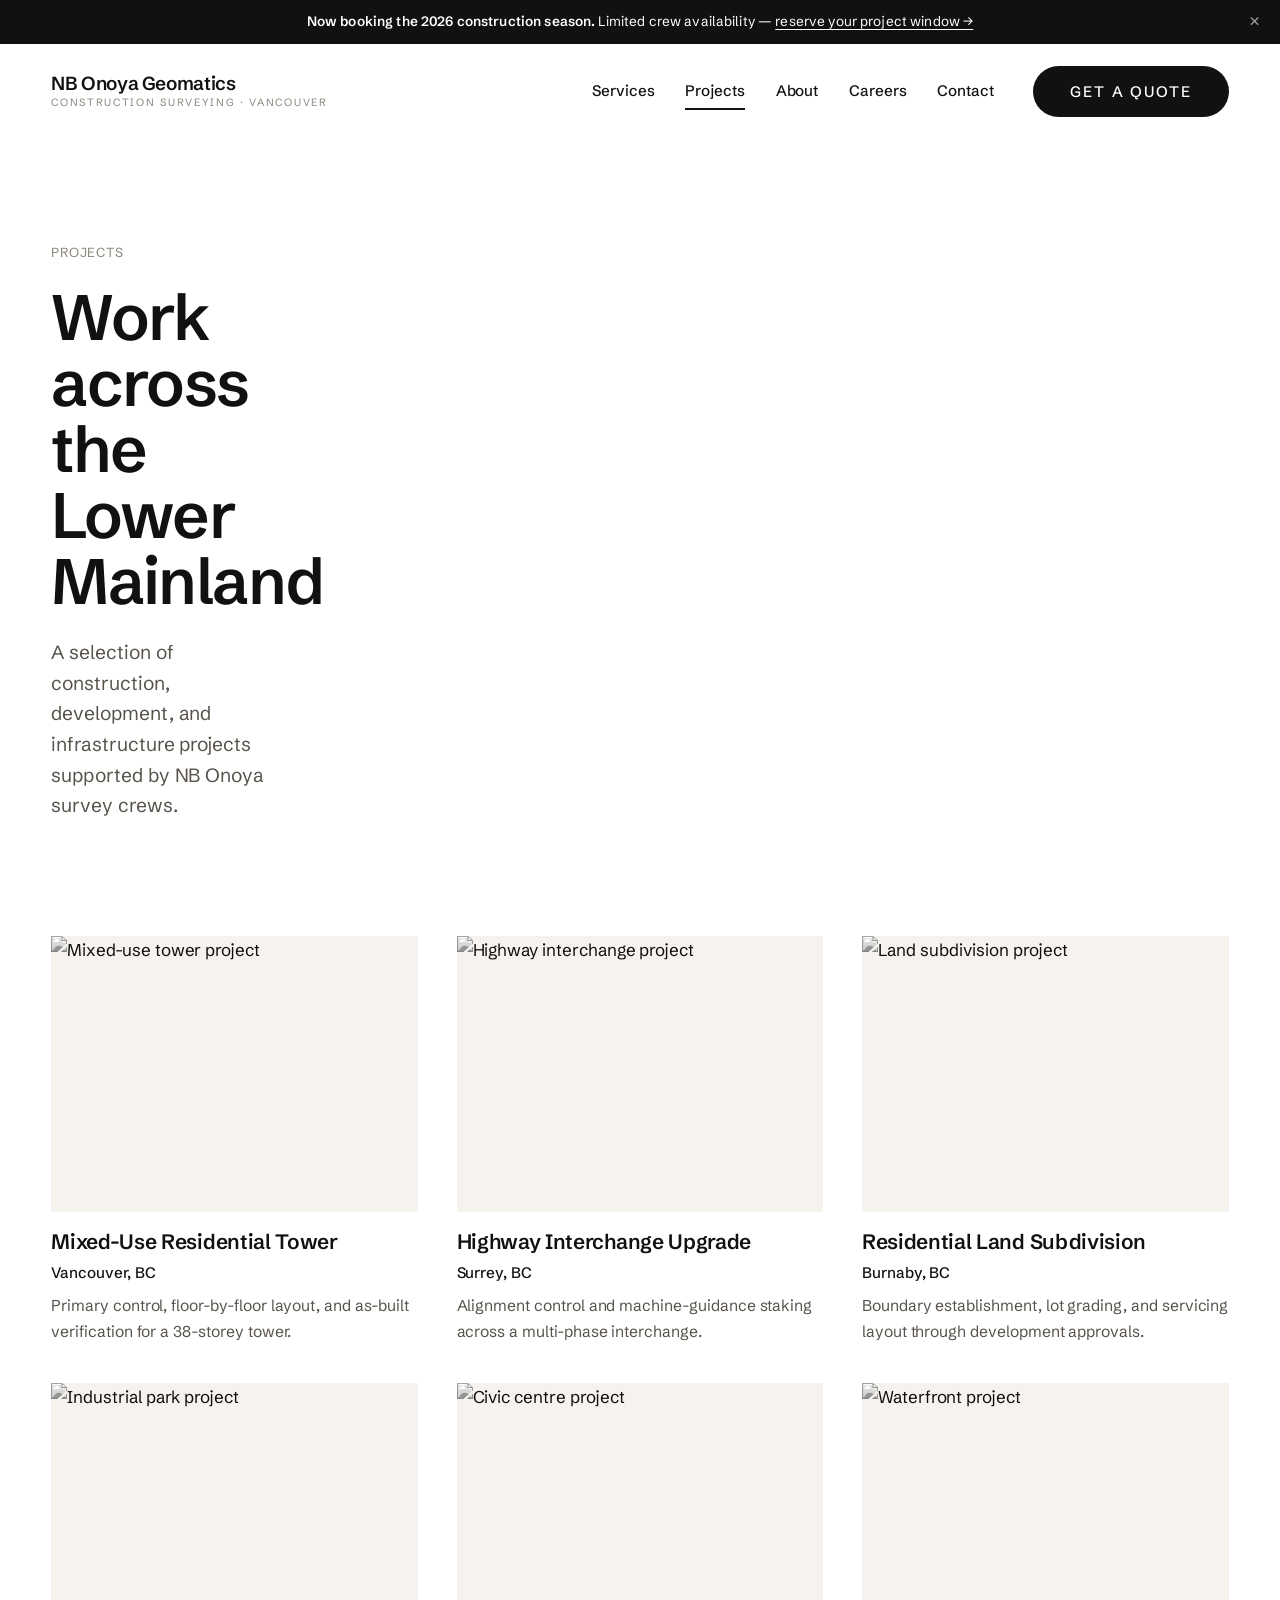
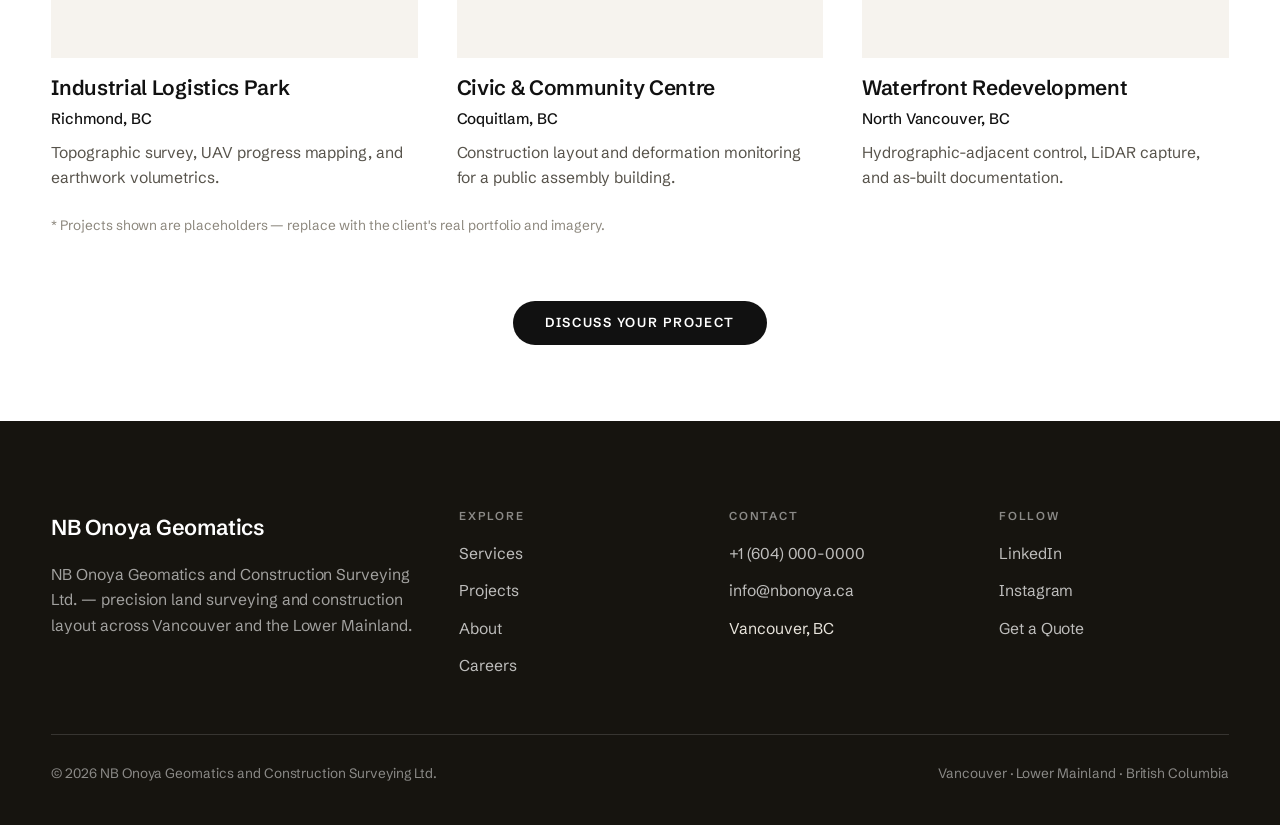
==== projects.html @ a0c2b287 "Initial commit — NB Onoya Geomatics website Bug fixes applied: - Active nav class no longer applied " ====
<!DOCTYPE html>
<html lang="en" data-color="warm" data-accent="none" data-font="neue">
<head>
  <meta charset="UTF-8" />
  <meta name="viewport" content="width=device-width, initial-scale=1.0" />
  <title>Projects — NB Onoya Geomatics</title>
  <meta name="description" content="Selected land surveying and construction layout projects across Vancouver and the Lower Mainland." />
  <link rel="preconnect" href="https://fonts.googleapis.com" />
  <link rel="preconnect" href="https://fonts.gstatic.com" crossorigin />
  <link href="https://fonts.googleapis.com/css2?family=Schibsted+Grotesk:wght@400;500;600;700;800&family=Archivo:wght@400;500;600;700;800&family=Bricolage+Grotesque:opsz,wght@12..96,400;12..96,600;12..96,700&family=Hanken+Grotesk:wght@400;500;600&display=swap" rel="stylesheet" />
  <link rel="stylesheet" href="styles.css" />
  <script src="site.js"></script>
</head>
<body data-screen-label="Projects">

  <div class="promo" role="region" aria-label="Announcement">
    <div class="promo__inner">
      <span><strong>Now booking the 2026 construction season.</strong> Limited crew availability — <a href="contact.html">reserve your project window&nbsp;→</a></span>
      <button class="promo__close" aria-label="Dismiss announcement">&times;</button>
    </div>
  </div>

  <header class="nav">
    <div class="container nav__inner">
      <a class="brand" href="index.html" aria-label="NB Onoya Geomatics home">
        <span class="brand__name">NB Onoya Geomatics</span>
        <span class="brand__sub">Construction Surveying · Vancouver</span>
      </a>
      <nav class="nav__links" aria-label="Primary">
        <a href="services.html">Services</a>
        <a href="projects.html">Projects</a>
        <a href="about.html">About</a>
        <a href="careers.html">Careers</a>
        <a href="contact.html">Contact</a>
        <a class="btn btn--primary nav__cta" href="contact.html">Get a Quote</a>
      </nav>
      <button class="nav__toggle" aria-label="Menu" aria-expanded="false"><span></span></button>
    </div>
  </header>

  <main>
    <section class="page-head container">
      <div class="page-head__inner">
        <p class="breadcrumb">Projects</p>
        <h1>Work across the Lower Mainland</h1>
        <p class="lead">A selection of construction, development, and infrastructure projects supported by NB Onoya survey crews.</p>
      </div>
    </section>

    <section class="section--tight container">
      <div class="grid grid-3">
        <a class="card reveal" href="contact.html">
          <div class="img-wrap img-wrap--hover ratio-4-3"><img src="https://picsum.photos/seed/onoya-pa/900/700" alt="Mixed-use tower project" /></div>
          <div class="card__body"><h3 class="card__title">Mixed-Use Residential Tower</h3><p class="card__meta">Vancouver, BC</p><p class="card__desc">Primary control, floor-by-floor layout, and as-built verification for a 38-storey tower.</p></div>
        </a>
        <a class="card reveal" href="contact.html">
          <div class="img-wrap img-wrap--hover ratio-4-3"><img src="https://picsum.photos/seed/onoya-pb/900/700" alt="Highway interchange project" /></div>
          <div class="card__body"><h3 class="card__title">Highway Interchange Upgrade</h3><p class="card__meta">Surrey, BC</p><p class="card__desc">Alignment control and machine-guidance staking across a multi-phase interchange.</p></div>
        </a>
        <a class="card reveal" href="contact.html">
          <div class="img-wrap img-wrap--hover ratio-4-3"><img src="https://picsum.photos/seed/onoya-pc/900/700" alt="Land subdivision project" /></div>
          <div class="card__body"><h3 class="card__title">Residential Land Subdivision</h3><p class="card__meta">Burnaby, BC</p><p class="card__desc">Boundary establishment, lot grading, and servicing layout through development approvals.</p></div>
        </a>
        <a class="card reveal" href="contact.html">
          <div class="img-wrap img-wrap--hover ratio-4-3"><img src="https://picsum.photos/seed/onoya-pd/900/700" alt="Industrial park project" /></div>
          <div class="card__body"><h3 class="card__title">Industrial Logistics Park</h3><p class="card__meta">Richmond, BC</p><p class="card__desc">Topographic survey, UAV progress mapping, and earthwork volumetrics.</p></div>
        </a>
        <a class="card reveal" href="contact.html">
          <div class="img-wrap img-wrap--hover ratio-4-3"><img src="https://picsum.photos/seed/onoya-pe/900/700" alt="Civic centre project" /></div>
          <div class="card__body"><h3 class="card__title">Civic &amp; Community Centre</h3><p class="card__meta">Coquitlam, BC</p><p class="card__desc">Construction layout and deformation monitoring for a public assembly building.</p></div>
        </a>
        <a class="card reveal" href="contact.html">
          <div class="img-wrap img-wrap--hover ratio-4-3"><img src="https://picsum.photos/seed/onoya-pf/900/700" alt="Waterfront project" /></div>
          <div class="card__body"><h3 class="card__title">Waterfront Redevelopment</h3><p class="card__meta">North Vancouver, BC</p><p class="card__desc">Hydrographic-adjacent control, LiDAR capture, and as-built documentation.</p></div>
        </a>
      </div>
      <p class="form__note" style="margin-top:24px">* Projects shown are placeholders — replace with the client's real portfolio and imagery.</p>
      <div class="text-center mt-cta reveal"><a class="btn btn--primary" href="contact.html">Discuss Your Project</a></div>
    </section>
  </main>

  <footer class="footer">
    <div class="container">
      <div class="footer__top">
        <div>
          <p class="footer__brand-name">NB Onoya Geomatics</p>
          <p class="footer__blurb">NB Onoya Geomatics and Construction Surveying Ltd. — precision land surveying and construction layout across Vancouver and the Lower Mainland.</p>
        </div>
        <div class="footer__col"><h4>Explore</h4><ul><li><a href="services.html">Services</a></li><li><a href="projects.html">Projects</a></li><li><a href="about.html">About</a></li><li><a href="careers.html">Careers</a></li></ul></div>
        <div class="footer__col"><h4>Contact</h4><ul><li><a href="tel:+16040000000">+1 (604) 000-0000</a></li><li><a href="mailto:info@nbonoya.ca">info@nbonoya.ca</a></li><li>Vancouver, BC</li></ul></div>
        <div class="footer__col"><h4>Follow</h4><ul><li><a href="#">LinkedIn</a></li><li><a href="#">Instagram</a></li><li><a href="contact.html">Get a Quote</a></li></ul></div>
      </div>
      <div class="footer__bottom">
        <span>© <span id="year">2026</span> NB Onoya Geomatics and Construction Surveying Ltd.</span>
        <span>Vancouver · Lower Mainland · British Columbia</span>
      </div>
    </div>
  </footer>
</body>
</html>
---- styles.css ----
/* ===================================================================
   NB Onoya Geomatics — shared design system
   Monochromatic, editorial "quiet luxury" surveying site
   =================================================================== */

/* ---- Reset ---- */
*, *::before, *::after { box-sizing: border-box; }
* { margin: 0; padding: 0; }
html { -webkit-text-size-adjust: 100%; scroll-behavior: smooth; }
img, picture, svg { display: block; max-width: 100%; }
button, input, textarea, select { font: inherit; color: inherit; }
a { color: inherit; text-decoration: none; }
ul { list-style: none; }

/* ===================================================================
   TOKENS
   Color directions toggled via <html data-color="warm|cool|pure">
   Accent via <html data-accent="none|clay|forest|slate">
   Type via <html data-font="neue|grotesk|editorial">
   =================================================================== */
:root {
  /* warm (default) */
  --bg: #ffffff;
  --bg-alt: #f6f3ee;          /* warm cream section */
  --bg-deep: #16140f;         /* near-black warm */
  --ink: #111111;
  --ink-soft: #57534b;        /* warm grey body-secondary */
  --ink-faint: #8c877d;
  --line: #e4ded4;
  --line-strong: #11111126;

  --accent: var(--ink);       /* monochrome by default */
  --on-accent: #ffffff;

  --maxw: 1280px;
  --gutter: clamp(20px, 4vw, 56px);
  --section-y: clamp(72px, 9vw, 132px);

  --r-pill: 999px;
  --r-soft: 14px;

  --font-display: "Schibsted Grotesk", system-ui, sans-serif;
  --font-body: "Schibsted Grotesk", system-ui, sans-serif;

  --step-hero: clamp(2.75rem, 7.2vw, 6.25rem);
  --step-h1: clamp(2.25rem, 5vw, 4.25rem);
  --step-h2: clamp(1.7rem, 3.6vw, 3rem);
  --step-h3: clamp(1.2rem, 1.9vw, 1.55rem);
  --step-eyebrow: 0.78rem;
}

html[data-color="cool"] {
  --bg-alt: #f1f3f5;
  --bg-deep: #0f1214;
  --ink: #0d0d0d;
  --ink-soft: #565d63;
  --ink-faint: #888f95;
  --line: #e2e6ea;
}
html[data-color="pure"] {
  --bg-alt: #f4f4f4;
  --bg-deep: #0c0c0c;
  --ink: #111111;
  --ink-soft: #5a5a5a;
  --ink-faint: #8a8a8a;
  --line: #e6e6e6;
}

html[data-accent="clay"]   { --accent: #9a5b3f; --on-accent: #fff; }
html[data-accent="forest"] { --accent: #34463c; --on-accent: #fff; }
html[data-accent="slate"]  { --accent: #3a4658; --on-accent: #fff; }

html[data-font="grotesk"]   { --font-display: "Archivo", system-ui, sans-serif; --font-body: "Archivo", system-ui, sans-serif; }
html[data-font="editorial"] { --font-display: "Bricolage Grotesque", Georgia, serif; --font-body: "Hanken Grotesk", system-ui, sans-serif; }

/* ===================================================================
   BASE
   =================================================================== */
body {
  font-family: var(--font-body);
  background: var(--bg);
  color: var(--ink);
  font-size: 1.0625rem;        /* 17px */
  line-height: 1.62;
  font-weight: 400;
  letter-spacing: -0.003em;
  -webkit-font-smoothing: antialiased;
  text-rendering: optimizeLegibility;
}

h1, h2, h3, h4 {
  font-family: var(--font-display);
  font-weight: 600;
  line-height: 1.03;
  letter-spacing: -0.025em;
  text-wrap: balance;
  color: var(--ink);
}
h1 { font-size: var(--step-h1); }
h2 { font-size: var(--step-h2); }
h3 { font-size: var(--step-h3); letter-spacing: -0.015em; line-height: 1.12; }

p { text-wrap: pretty; }

.container {
  width: 100%;
  max-width: var(--maxw);
  margin-inline: auto;
  padding-inline: var(--gutter);
}
.section { padding-block: var(--section-y); }
.section--alt { background: var(--bg-alt); }
.section--tight { padding-block: clamp(48px, 6vw, 80px); }

.eyebrow {
  font-size: var(--step-eyebrow);
  text-transform: uppercase;
  letter-spacing: 0.18em;
  font-weight: 600;
  color: var(--ink-faint);
}
.lead {
  font-size: clamp(1.05rem, 1.5vw, 1.3rem);
  line-height: 1.6;
  color: var(--ink-soft);
  max-width: 56ch;
}
.muted { color: var(--ink-soft); }

/* ===================================================================
   BUTTONS
   =================================================================== */
.btn {
  display: inline-flex;
  align-items: center;
  justify-content: center;
  gap: 0.6em;
  padding: 1.1em 2.4em;
  border-radius: var(--r-pill);
  font-size: 0.82rem;
  font-weight: 600;
  letter-spacing: 0.12em;
  text-transform: uppercase;
  cursor: pointer;
  border: 1.5px solid transparent;
  transition: opacity .25s ease, background .25s ease, color .25s ease, border-color .25s ease, transform .25s ease;
  line-height: 1;
  text-align: center;
  white-space: nowrap;
}
.btn:active { transform: translateY(1px); }
.btn--primary { background: var(--accent); color: var(--on-accent); }
.btn--primary:hover { opacity: 0.82; }
.btn--outline { background: transparent; color: var(--ink); border-color: var(--ink); }
.btn--outline:hover { background: var(--ink); color: var(--bg); }
.btn--light { background: var(--bg); color: var(--ink); }
.btn--light:hover { opacity: 0.85; }
.btn--ghost-light { background: transparent; color: #fff; border-color: rgba(255,255,255,.7); }
.btn--ghost-light:hover { background: #fff; color: var(--ink); }

.arrow-link {
  display: inline-flex;
  align-items: center;
  gap: 0.5em;
  font-weight: 600;
  font-size: 0.95rem;
  border-bottom: 1.5px solid var(--ink);
  padding-bottom: 2px;
  transition: gap .25s ease, opacity .2s ease;
}
.arrow-link:hover { gap: 0.9em; }

/* ===================================================================
   NAV
   =================================================================== */
.nav {
  position: sticky;
  top: 0;
  z-index: 100;
  background: var(--bg);
  border-bottom: 1px solid transparent;
  transition: border-color .3s ease, box-shadow .3s ease;
}
.nav.is-stuck { border-color: var(--line); }
.nav__inner {
  display: flex;
  align-items: center;
  justify-content: space-between;
  gap: 24px;
  padding-block: 22px;
}
.brand { display: flex; flex-direction: column; line-height: 1.05; }
.brand__name { font-family: var(--font-display); font-weight: 600; font-size: 1.18rem; letter-spacing: -0.02em; }
.brand__sub { font-size: 0.66rem; letter-spacing: 0.16em; text-transform: uppercase; color: var(--ink-faint); margin-top: 3px; }
.nav__links { display: flex; align-items: center; gap: clamp(20px, 2.4vw, 40px); }
.nav__links a { font-size: 0.95rem; font-weight: 500; transition: opacity .2s ease; position: relative; }
.nav__links a:hover { opacity: 0.55; }
.nav__links a.active { opacity: 1; }
.nav__links a.active::after {
  content: ""; position: absolute; left: 0; right: 0; bottom: -6px; height: 1.5px; background: var(--ink);
}
.nav__cta { margin-left: 8px; }
.nav__toggle {
  display: none;
  background: none; border: none; cursor: pointer;
  width: 40px; height: 40px; position: relative;
}
.nav__toggle span, .nav__toggle span::before, .nav__toggle span::after {
  content: ""; position: absolute; left: 8px; width: 24px; height: 1.8px; background: var(--ink); transition: transform .3s ease, opacity .3s ease;
}
.nav__toggle span { top: 19px; }
.nav__toggle span::before { top: -7px; }
.nav__toggle span::after { top: 7px; }
body.menu-open .nav__toggle span { background: transparent; }
body.menu-open .nav__toggle span::before { transform: translateY(7px) rotate(45deg); }
body.menu-open .nav__toggle span::after { transform: translateY(-7px) rotate(-45deg); }

/* ===================================================================
   PROMO BANNER
   =================================================================== */
.promo {
  background: var(--ink);
  color: var(--bg);
  font-size: 0.85rem;
  letter-spacing: 0.01em;
}
.promo__inner {
  display: flex; align-items: center; justify-content: center; gap: 16px;
  padding: 11px var(--gutter); position: relative; text-align: center;
}
.promo__inner strong { font-weight: 600; }
.promo a { text-decoration: underline; text-underline-offset: 3px; }
.promo__close {
  position: absolute; right: 16px; background: none; border: none; color: inherit;
  cursor: pointer; opacity: .6; font-size: 1.1rem; line-height: 1; padding: 4px;
}
.promo__close:hover { opacity: 1; }
.promo[hidden] { display: none; }

/* ===================================================================
   IMAGE TREATMENT  (grayscale for editorial cohesion)
   =================================================================== */
.img-wrap { position: relative; overflow: hidden; background: var(--bg-alt); }
.img-wrap img {
  width: 100%; height: 100%; object-fit: cover;
  filter: grayscale(100%) contrast(1.03);
  transition: transform .8s cubic-bezier(.2,.6,.2,1), filter .6s ease;
}
.img-wrap--hover:hover img { transform: scale(1.04); }
.ratio-4-3 { aspect-ratio: 4 / 3; }
.ratio-1-1 { aspect-ratio: 1 / 1; }
.ratio-3-4 { aspect-ratio: 3 / 4; }
.ratio-16-9 { aspect-ratio: 16 / 9; }

/* ===================================================================
   HERO  (3 treatments via <body data-hero="...">)
   =================================================================== */
.hero { position: relative; }

/* default = cinematic full-bleed */
.hero--cinematic {
  min-height: clamp(560px, 82vh, 880px);
  display: flex; align-items: center; justify-content: center;
  text-align: center; color: #fff; overflow: hidden;
}
.hero--cinematic .hero__media { position: absolute; inset: 0; background: var(--bg-deep); }
.hero--cinematic .hero__media img { width: 100%; height: 100%; object-fit: cover; filter: grayscale(35%) brightness(.62) contrast(1.02); }
.hero--cinematic .hero__media::after { content: ""; position: absolute; inset: 0; background: linear-gradient(180deg, rgba(10,9,7,.45), rgba(10,9,7,.68)); }
.hero--cinematic .hero__content { position: relative; max-width: 1100px; padding-inline: var(--gutter); }
.hero--cinematic .hero__title { color: #fff; font-size: var(--step-hero); }
.hero--cinematic .hero__sub { color: rgba(255,255,255,.82); margin: 26px auto 0; font-size: clamp(1.05rem,1.5vw,1.3rem); max-width: 54ch; }
.hero--cinematic .hero__actions { margin-top: 40px; display: flex; gap: 16px; justify-content: center; flex-wrap: wrap; }

/* split = image left / text right */
.hero--split .hero__grid { display: grid; grid-template-columns: 1.05fr 1fr; min-height: clamp(520px, 78vh, 820px); }
.hero--split .hero__media { position: relative; background: var(--bg-alt); }
.hero--split .hero__media img { width: 100%; height: 100%; object-fit: cover; filter: grayscale(100%) contrast(1.03); }
.hero--split .hero__panel { display: flex; flex-direction: column; justify-content: center; padding: clamp(40px, 6vw, 96px); }
.hero--split .hero__title { font-size: clamp(2.5rem, 5vw, 5rem); }
.hero--split .hero__sub { margin-top: 28px; color: var(--ink-soft); font-size: clamp(1.05rem,1.4vw,1.3rem); max-width: 40ch; }
.hero--split .hero__actions { margin-top: 40px; display: flex; gap: 16px; flex-wrap: wrap; }

/* editorial = light, oversized type, inset image */
.hero--editorial { padding-block: clamp(56px, 8vw, 120px); }
.hero--editorial .hero__top { display: flex; flex-direction: column; gap: 22px; max-width: 18ch; }
.hero--editorial .hero__title { font-size: var(--step-hero); }
.hero--editorial .hero__row { display: grid; grid-template-columns: 1fr 1fr; gap: clamp(32px, 5vw, 80px); align-items: end; margin-top: clamp(40px, 5vw, 72px); }
.hero--editorial .hero__media img { width: 100%; height: 100%; object-fit: cover; filter: grayscale(100%) contrast(1.03); }
.hero--editorial .hero__sub { color: var(--ink-soft); font-size: clamp(1.05rem,1.5vw,1.35rem); }
.hero--editorial .hero__actions { margin-top: 32px; display: flex; gap: 16px; flex-wrap: wrap; }

/* visibility switch */
body[data-hero="cinematic"] .hero--split,
body[data-hero="cinematic"] .hero--editorial,
body[data-hero="split"] .hero--cinematic,
body[data-hero="split"] .hero--editorial,
body[data-hero="editorial"] .hero--cinematic,
body[data-hero="editorial"] .hero--split { display: none; }

/* ===================================================================
   GENERIC SECTION HEADER
   =================================================================== */
.sec-head { display: flex; align-items: flex-end; justify-content: space-between; gap: 32px; flex-wrap: wrap; margin-bottom: clamp(36px, 4vw, 64px); }
.sec-head__text { max-width: 40ch; display: flex; flex-direction: column; gap: 16px; }

/* ===================================================================
   GRIDS / CARDS
   =================================================================== */
.grid { display: grid; gap: clamp(28px, 3vw, 48px); }
.grid-3 { grid-template-columns: repeat(3, 1fr); }
.grid-4 { grid-template-columns: repeat(4, 1fr); }
.grid-2 { grid-template-columns: repeat(2, 1fr); }

/* product/service card — no borders, image flush, text below */
.card { display: flex; flex-direction: column; gap: 18px; }
.card__body { display: flex; flex-direction: column; gap: 8px; }
.card__title { font-family: var(--font-display); font-weight: 600; font-size: 1.3rem; letter-spacing: -0.015em; }
.card__meta { font-size: 0.95rem; color: var(--ink); font-weight: 500; }
.card__desc { color: var(--ink-soft); font-size: 0.98rem; }

/* two-column split (image + centered text) */
.split { display: grid; grid-template-columns: 1.1fr 1fr; gap: clamp(36px, 6vw, 96px); align-items: center; }
.split--reverse > .img-wrap { order: 2; }
.split__text { display: flex; flex-direction: column; gap: 22px; }

/* stat row */
.stats { display: grid; grid-template-columns: repeat(4, 1fr); gap: clamp(24px, 3vw, 48px); }
.stat { display: flex; flex-direction: column; gap: 6px; }
.stat__num { font-family: var(--font-display); font-weight: 600; font-size: clamp(2.4rem, 4.5vw, 3.6rem); letter-spacing: -0.03em; line-height: 1; }
.stat__label { font-size: 0.9rem; color: var(--ink-soft); }

/* numbered service list */
.svc-list { border-top: 1px solid var(--line); }
.svc-item { display: grid; grid-template-columns: 64px 1fr auto; gap: 24px; align-items: center; padding: clamp(24px, 3vw, 40px) 0; border-bottom: 1px solid var(--line); transition: padding-left .35s ease; }
.svc-item:hover { padding-left: 16px; }
.svc-item__num { font-size: 0.9rem; color: var(--ink-faint); font-variant-numeric: tabular-nums; }
.svc-item__name { font-family: var(--font-display); font-weight: 600; font-size: clamp(1.3rem, 2.4vw, 2rem); letter-spacing: -0.02em; }
.svc-item__desc { color: var(--ink-soft); font-size: 1rem; max-width: 52ch; margin-top: 6px; }
.svc-item__icon { color: var(--ink-faint); transition: transform .35s ease, color .2s ease; }
.svc-item:hover .svc-item__icon { transform: translateX(6px); color: var(--ink); }

/* partner / client logo strip */
.logos { display: grid; grid-template-columns: repeat(5, 1fr); gap: 1px; background: var(--line); border: 1px solid var(--line); }
.logo-cell { background: var(--bg); display: flex; align-items: center; justify-content: center; padding: 38px 20px; min-height: 120px; }
.logo-mark { font-family: var(--font-display); font-weight: 600; font-size: 1.05rem; letter-spacing: -0.01em; color: var(--ink-faint); text-align: center; }

/* testimonial */
.quote { font-family: var(--font-display); font-weight: 500; font-size: clamp(1.4rem, 3vw, 2.4rem); line-height: 1.22; letter-spacing: -0.02em; }
.quote__by { margin-top: 28px; font-family: var(--font-body); font-size: 0.95rem; color: var(--ink-soft); font-weight: 500; }

/* ad / sponsor slot */
.ad-slot {
  border: 1.5px dashed var(--line-strong);
  border-radius: var(--r-soft);
  display: flex; flex-direction: column; align-items: center; justify-content: center; gap: 8px;
  padding: 40px; text-align: center; color: var(--ink-faint); background: var(--bg-alt);
  min-height: 160px;
}
.ad-slot__tag { font-size: 0.7rem; letter-spacing: 0.18em; text-transform: uppercase; }
.ad-slot__title { font-family: var(--font-display); font-weight: 600; font-size: 1.1rem; color: var(--ink-soft); }

/* ===================================================================
   FORMS
   =================================================================== */
.form { display: flex; flex-direction: column; gap: 24px; }
.form__row { display: grid; grid-template-columns: 1fr 1fr; gap: 20px; }
.field { display: flex; flex-direction: column; gap: 9px; }
.field label { font-size: 0.95rem; font-weight: 500; }
.field label .req { color: var(--ink-faint); font-weight: 400; }
.field input, .field select {
  height: 56px; padding: 0 24px; border: 1px solid var(--ink);
  border-radius: var(--r-pill); background: var(--bg); width: 100%;
  transition: box-shadow .2s ease, border-color .2s ease;
}
.field textarea {
  min-height: 160px; padding: 18px 24px; border: 1px solid var(--ink);
  border-radius: var(--r-soft); background: var(--bg); width: 100%; resize: vertical;
  font-family: inherit; line-height: 1.5;
}
.field input:focus, .field textarea:focus, .field select:focus { outline: none; box-shadow: 0 0 0 3px var(--line); }
.field input::placeholder, .field textarea::placeholder { color: var(--ink-faint); }
.field--invalid input, .field--invalid textarea { border-color: #b3261e; box-shadow: 0 0 0 3px #b3261e22; }
.field__error { font-size: 0.82rem; color: #b3261e; min-height: 0; }
.form__note { font-size: 0.85rem; color: var(--ink-faint); }
.form-success {
  border: 1px solid var(--ink); border-radius: var(--r-soft); padding: 28px 32px;
  display: flex; gap: 16px; align-items: flex-start;
}

/* ===================================================================
   FOOTER
   =================================================================== */
.footer { background: var(--bg-deep); color: #e8e4dc; padding-block: clamp(56px, 7vw, 96px) 40px; }
.footer a { color: rgba(255,255,255,.72); transition: color .2s ease; }
.footer a:hover { color: #fff; }
.footer__top { display: grid; grid-template-columns: 1.6fr 1fr 1fr 1fr; gap: 40px; padding-bottom: 56px; border-bottom: 1px solid rgba(255,255,255,.14); }
.footer__brand-name { font-family: var(--font-display); font-weight: 600; font-size: 1.35rem; color: #fff; letter-spacing: -0.02em; }
.footer__blurb { color: rgba(255,255,255,.6); margin-top: 16px; max-width: 38ch; font-size: 0.98rem; }
.footer__col h4 { color: rgba(255,255,255,.5); font-size: 0.72rem; letter-spacing: 0.16em; text-transform: uppercase; font-weight: 600; margin-bottom: 18px; }
.footer__col ul { display: flex; flex-direction: column; gap: 12px; font-size: 0.98rem; }
.footer__bottom { display: flex; align-items: center; justify-content: space-between; gap: 20px; flex-wrap: wrap; padding-top: 28px; font-size: 0.85rem; color: rgba(255,255,255,.5); }

/* ===================================================================
   MISC / UTIL
   =================================================================== */
.reveal { opacity: 0; transform: translateY(24px); transition: opacity .8s ease, transform .8s cubic-bezier(.2,.6,.2,1); }
.reveal.in { opacity: 1; transform: none; }
.text-center { text-align: center; }
.mt-cta { margin-top: clamp(40px, 5vw, 64px); }
.divider { height: 1px; background: var(--line); border: 0; }
.page-head { padding-block: clamp(56px, 8vw, 120px) clamp(28px, 3vw, 40px); }
.page-head__inner { display: flex; flex-direction: column; gap: 22px; max-width: 24ch; }
.breadcrumb { font-size: 0.82rem; letter-spacing: 0.06em; color: var(--ink-faint); text-transform: uppercase; }

.map-frame { width: 100%; aspect-ratio: 16 / 10; border: 0; border-radius: var(--r-soft); filter: grayscale(100%) contrast(1.05); background: var(--bg-alt); }

/* ===================================================================
   RESPONSIVE
   =================================================================== */
@media (max-width: 960px) {
  .grid-4 { grid-template-columns: repeat(2, 1fr); }
  .footer__top { grid-template-columns: 1fr 1fr; gap: 32px 24px; }
  .stats { grid-template-columns: repeat(2, 1fr); row-gap: 36px; }
  .hero--split .hero__grid { grid-template-columns: 1fr; }
  .hero--split .hero__media { min-height: 320px; }
  .hero--editorial .hero__row { grid-template-columns: 1fr; }
}
@media (max-width: 820px) {
  .nav__links {
    position: fixed; inset: 0 0 0 auto; width: min(82vw, 360px);
    background: var(--bg); flex-direction: column; align-items: flex-start;
    justify-content: center; gap: 28px; padding: 40px var(--gutter);
    transform: translateX(100%); transition: transform .4s cubic-bezier(.2,.7,.2,1);
    box-shadow: -20px 0 60px rgba(0,0,0,.12); z-index: 99;
  }
  body.menu-open .nav__links { transform: none; }
  .nav__links a { font-size: 1.5rem; font-weight: 500; }
  .nav__links a.active::after { display: none; }
  .nav__cta { margin-left: 0; }
  .nav__toggle { display: block; z-index: 101; }
  .split { grid-template-columns: 1fr; gap: 36px; }
  .split--reverse > .img-wrap { order: 0; }
  .grid-3, .grid-2 { grid-template-columns: 1fr; }
  .logos { grid-template-columns: repeat(2, 1fr); }
  .form__row { grid-template-columns: 1fr; }
  .svc-item { grid-template-columns: 40px 1fr; }
  .svc-item__icon { display: none; }
}
@media (max-width: 480px) {
  .grid-4 { grid-template-columns: 1fr; }
  .logos { grid-template-columns: 1fr; }
  .hero--cinematic .hero__actions, .hero--split .hero__actions, .hero--editorial .hero__actions { flex-direction: column; }
  .hero--cinematic .hero__actions .btn, .hero--split .hero__actions .btn { width: 100%; }
}

@media (prefers-reduced-motion: reduce) {
  .reveal { opacity: 1; transform: none; transition: none; }
  html { scroll-behavior: auto; }
}
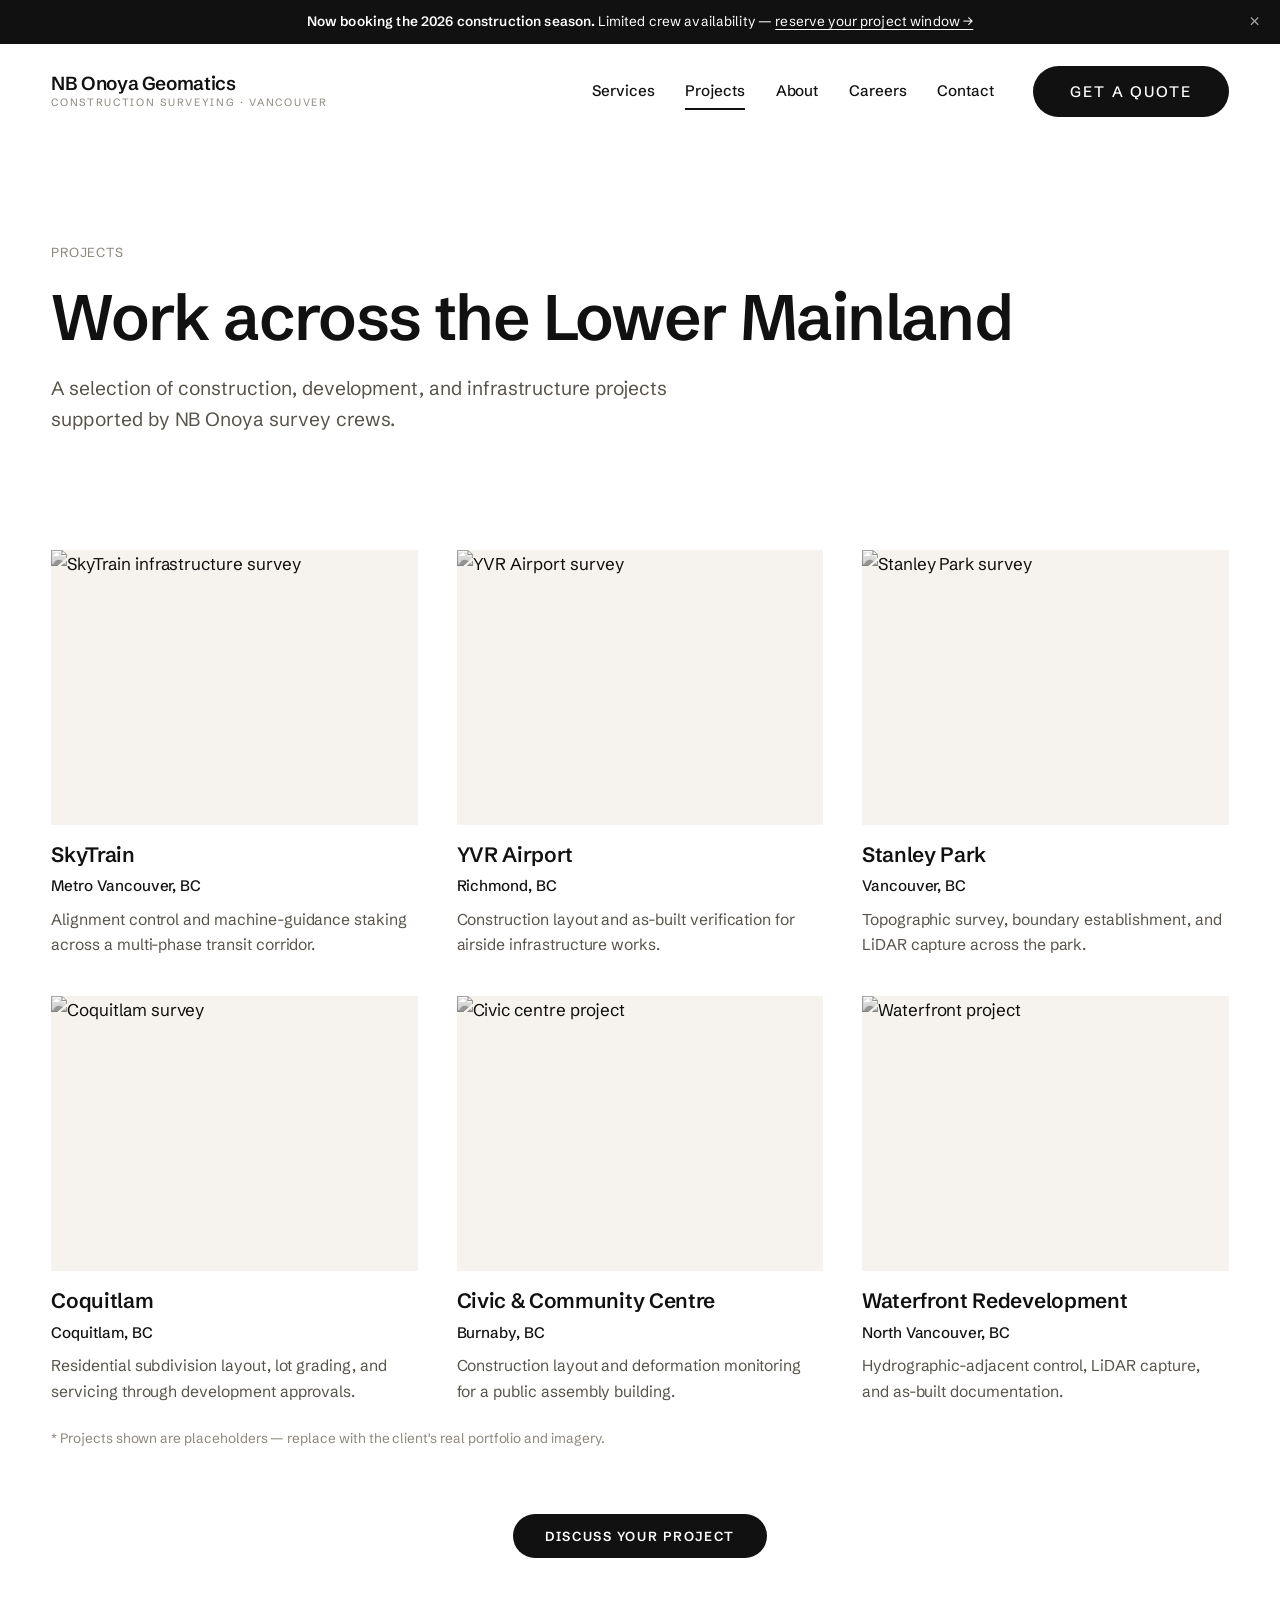
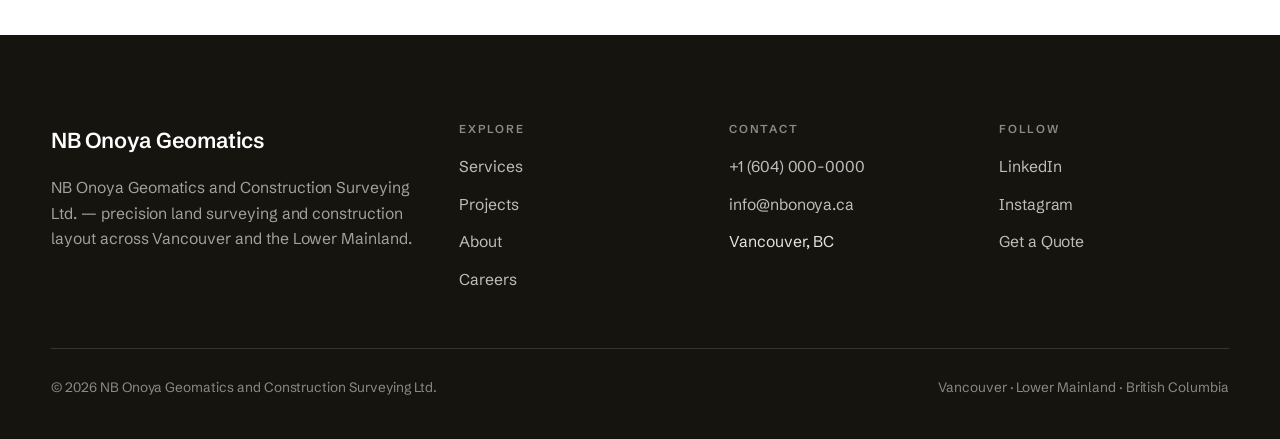
==== commit a74903e9: "Fix page header wrapping; update projects page with Vancouver landmarks" ====
--- a/projects.html
+++ b/projects.html
@@ -50,24 +50,24 @@
     <section class="section--tight container">
       <div class="grid grid-3">
         <a class="card reveal" href="contact.html">
-          <div class="img-wrap img-wrap--hover ratio-4-3"><img src="https://picsum.photos/seed/onoya-pa/900/700" alt="Mixed-use tower project" /></div>
-          <div class="card__body"><h3 class="card__title">Mixed-Use Residential Tower</h3><p class="card__meta">Vancouver, BC</p><p class="card__desc">Primary control, floor-by-floor layout, and as-built verification for a 38-storey tower.</p></div>
+          <div class="img-wrap img-wrap--hover ratio-4-3"><img src="https://picsum.photos/seed/onoya-skytrain/900/700" alt="SkyTrain infrastructure survey" /></div>
+          <div class="card__body"><h3 class="card__title">SkyTrain</h3><p class="card__meta">Metro Vancouver, BC</p><p class="card__desc">Alignment control and machine-guidance staking across a multi-phase transit corridor.</p></div>
         </a>
         <a class="card reveal" href="contact.html">
-          <div class="img-wrap img-wrap--hover ratio-4-3"><img src="https://picsum.photos/seed/onoya-pb/900/700" alt="Highway interchange project" /></div>
-          <div class="card__body"><h3 class="card__title">Highway Interchange Upgrade</h3><p class="card__meta">Surrey, BC</p><p class="card__desc">Alignment control and machine-guidance staking across a multi-phase interchange.</p></div>
+          <div class="img-wrap img-wrap--hover ratio-4-3"><img src="https://picsum.photos/seed/onoya-yvr/900/700" alt="YVR Airport survey" /></div>
+          <div class="card__body"><h3 class="card__title">YVR Airport</h3><p class="card__meta">Richmond, BC</p><p class="card__desc">Construction layout and as-built verification for airside infrastructure works.</p></div>
         </a>
         <a class="card reveal" href="contact.html">
-          <div class="img-wrap img-wrap--hover ratio-4-3"><img src="https://picsum.photos/seed/onoya-pc/900/700" alt="Land subdivision project" /></div>
-          <div class="card__body"><h3 class="card__title">Residential Land Subdivision</h3><p class="card__meta">Burnaby, BC</p><p class="card__desc">Boundary establishment, lot grading, and servicing layout through development approvals.</p></div>
+          <div class="img-wrap img-wrap--hover ratio-4-3"><img src="https://picsum.photos/seed/onoya-stanleypark/900/700" alt="Stanley Park survey" /></div>
+          <div class="card__body"><h3 class="card__title">Stanley Park</h3><p class="card__meta">Vancouver, BC</p><p class="card__desc">Topographic survey, boundary establishment, and LiDAR capture across the park.</p></div>
         </a>
         <a class="card reveal" href="contact.html">
-          <div class="img-wrap img-wrap--hover ratio-4-3"><img src="https://picsum.photos/seed/onoya-pd/900/700" alt="Industrial park project" /></div>
-          <div class="card__body"><h3 class="card__title">Industrial Logistics Park</h3><p class="card__meta">Richmond, BC</p><p class="card__desc">Topographic survey, UAV progress mapping, and earthwork volumetrics.</p></div>
+          <div class="img-wrap img-wrap--hover ratio-4-3"><img src="https://picsum.photos/seed/onoya-coquitlam/900/700" alt="Coquitlam survey" /></div>
+          <div class="card__body"><h3 class="card__title">Coquitlam</h3><p class="card__meta">Coquitlam, BC</p><p class="card__desc">Residential subdivision layout, lot grading, and servicing through development approvals.</p></div>
         </a>
         <a class="card reveal" href="contact.html">
           <div class="img-wrap img-wrap--hover ratio-4-3"><img src="https://picsum.photos/seed/onoya-pe/900/700" alt="Civic centre project" /></div>
-          <div class="card__body"><h3 class="card__title">Civic &amp; Community Centre</h3><p class="card__meta">Coquitlam, BC</p><p class="card__desc">Construction layout and deformation monitoring for a public assembly building.</p></div>
+          <div class="card__body"><h3 class="card__title">Civic &amp; Community Centre</h3><p class="card__meta">Burnaby, BC</p><p class="card__desc">Construction layout and deformation monitoring for a public assembly building.</p></div>
         </a>
         <a class="card reveal" href="contact.html">
           <div class="img-wrap img-wrap--hover ratio-4-3"><img src="https://picsum.photos/seed/onoya-pf/900/700" alt="Waterfront project" /></div>
--- a/styles.css
+++ b/styles.css
@@ -409,7 +409,7 @@
 .mt-cta { margin-top: clamp(40px, 5vw, 64px); }
 .divider { height: 1px; background: var(--line); border: 0; }
 .page-head { padding-block: clamp(56px, 8vw, 120px) clamp(28px, 3vw, 40px); }
-.page-head__inner { display: flex; flex-direction: column; gap: 22px; max-width: 24ch; }
+.page-head__inner { display: flex; flex-direction: column; gap: 22px; }
 .breadcrumb { font-size: 0.82rem; letter-spacing: 0.06em; color: var(--ink-faint); text-transform: uppercase; }
 
 .map-frame { width: 100%; aspect-ratio: 16 / 10; border: 0; border-radius: var(--r-soft); filter: grayscale(100%) contrast(1.05); background: var(--bg-alt); }
